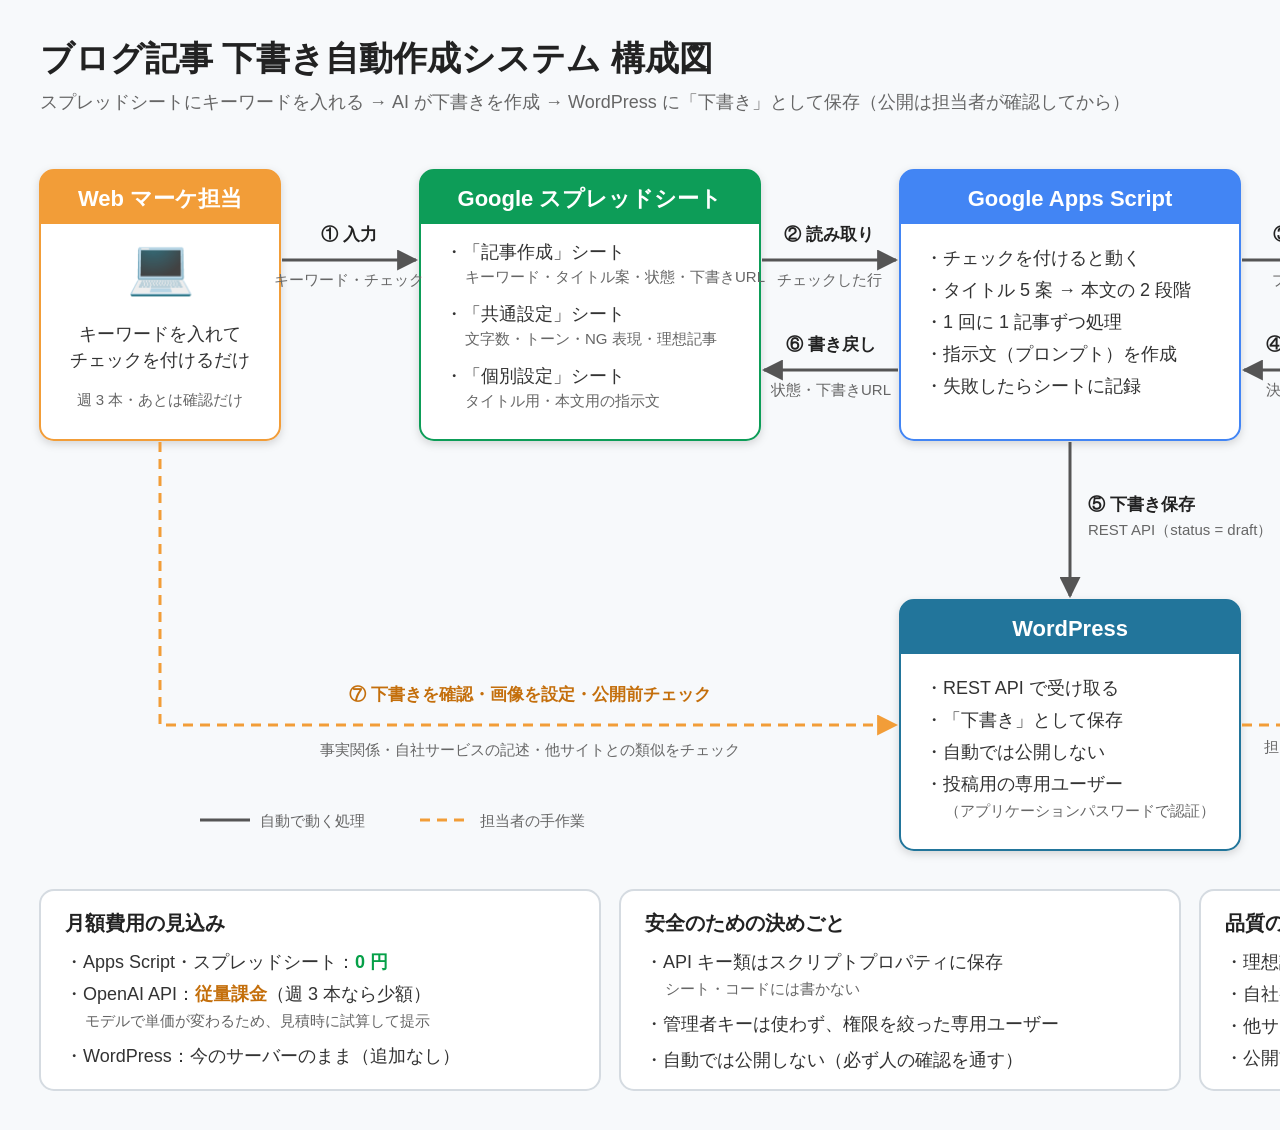
==== architecture.html @ 2e2b2597 "ブログ記事の下書き自動作成（疑似案件）を追加 スプレッドシートのキーワードから AI がタイトル案と記事を作り、 WordPress REST API で下書き保存する Apps Script 一式と" ====
<!DOCTYPE html>
<html><head><meta charset="utf-8">
<style>
  html,body{margin:0;padding:0;background:#fff;}
  svg{display:block;font-family:"Yu Gothic UI","Yu Gothic","Meiryo",sans-serif;}
  .h{font-size:22px;font-weight:700;fill:#fff;}
  .b{font-size:18px;fill:#333;}
  .l{font-size:17px;fill:#222;font-weight:600;}
  .s{font-size:15px;fill:#666;}
  .t{font-size:20px;font-weight:700;fill:#222;}
  .line{stroke:#555;stroke-width:3;fill:none;marker-end:url(#arw);}
  .manual{stroke:#F29D38;stroke-dasharray:10 7;marker-end:url(#arwO);}
</style></head>
<body>
<svg width="1800" height="1130" viewBox="0 0 1800 1130" xmlns="http://www.w3.org/2000/svg">
  <defs>
    <marker id="arw" viewBox="0 0 10 10" refX="9" refY="5" markerWidth="7" markerHeight="7" orient="auto-start-reverse">
      <path d="M0,0 L10,5 L0,10 z" fill="#555"/>
    </marker>
    <marker id="arwO" viewBox="0 0 10 10" refX="9" refY="5" markerWidth="7" markerHeight="7" orient="auto-start-reverse">
      <path d="M0,0 L10,5 L0,10 z" fill="#F29D38"/>
    </marker>
    <filter id="sh" x="-5%" y="-5%" width="110%" height="115%">
      <feDropShadow dx="0" dy="3" stdDeviation="4" flood-opacity="0.15"/>
    </filter>
  </defs>

  <rect width="1800" height="1130" fill="#F7F9FB"/>
  <text x="40" y="70" style="font-size:34px;font-weight:700;fill:#222">ブログ記事 下書き自動作成システム 構成図</text>
  <text x="40" y="108" class="s" style="font-size:18px">スプレッドシートにキーワードを入れる → AI が下書きを作成 → WordPress に「下書き」として保存（公開は担当者が確認してから）</text>

  <!-- マーケ担当 -->
  <g filter="url(#sh)">
    <rect x="40" y="170" width="240" height="270" rx="14" fill="#fff" stroke="#F29D38" stroke-width="2"/>
    <path d="M40,184 a14,14 0 0 1 14,-14 h212 a14,14 0 0 1 14,14 v40 h-240 z" fill="#F29D38"/>
  </g>
  <text x="160" y="206" class="h" text-anchor="middle">Web マーケ担当</text>
  <text x="160" y="285" style="font-size:54px" text-anchor="middle">💻</text>
  <text x="160" y="340" class="b" text-anchor="middle">キーワードを入れて</text>
  <text x="160" y="366" class="b" text-anchor="middle">チェックを付けるだけ</text>
  <text x="160" y="405" class="s" text-anchor="middle">週 3 本・あとは確認だけ</text>

  <!-- スプレッドシート -->
  <g filter="url(#sh)">
    <rect x="420" y="170" width="340" height="270" rx="14" fill="#fff" stroke="#0F9D58" stroke-width="2"/>
    <path d="M420,184 a14,14 0 0 1 14,-14 h312 a14,14 0 0 1 14,14 v40 h-340 z" fill="#0F9D58"/>
  </g>
  <text x="590" y="206" class="h" text-anchor="middle">Google スプレッドシート</text>
  <text x="445" y="258" class="b">・「記事作成」シート</text>
  <text x="465" y="282" class="s">キーワード・タイトル案・状態・下書きURL</text>
  <text x="445" y="320" class="b">・「共通設定」シート</text>
  <text x="465" y="344" class="s">文字数・トーン・NG 表現・理想記事</text>
  <text x="445" y="382" class="b">・「個別設定」シート</text>
  <text x="465" y="406" class="s">タイトル用・本文用の指示文</text>

  <!-- GAS -->
  <g filter="url(#sh)">
    <rect x="900" y="170" width="340" height="270" rx="14" fill="#fff" stroke="#4285F4" stroke-width="2"/>
    <path d="M900,184 a14,14 0 0 1 14,-14 h312 a14,14 0 0 1 14,14 v40 h-340 z" fill="#4285F4"/>
  </g>
  <text x="1070" y="206" class="h" text-anchor="middle">Google Apps Script</text>
  <text x="925" y="264" class="b">・チェックを付けると動く</text>
  <text x="925" y="296" class="b">・タイトル 5 案 → 本文の 2 段階</text>
  <text x="925" y="328" class="b">・1 回に 1 記事ずつ処理</text>
  <text x="925" y="360" class="b">・指示文（プロンプト）を作成</text>
  <text x="925" y="392" class="b">・失敗したらシートに記録</text>

  <!-- OpenAI API -->
  <g filter="url(#sh)">
    <rect x="1380" y="170" width="380" height="270" rx="14" fill="#fff" stroke="#4A4F57" stroke-width="2"/>
    <path d="M1380,184 a14,14 0 0 1 14,-14 h352 a14,14 0 0 1 14,14 v40 h-380 z" fill="#4A4F57"/>
  </g>
  <text x="1570" y="206" class="h" text-anchor="middle">OpenAI API（ChatGPT）</text>
  <text x="1405" y="264" class="b">・ChatGPT と同じ GPT モデル</text>
  <text x="1405" y="296" class="b">・使った分だけの従量課金</text>
  <text x="1425" y="322" class="s">（ChatGPT の月額プランとは別の契約）</text>
  <text x="1405" y="360" class="b">・出力：タイトル 5 案、導入／</text>
  <text x="1405" y="388" class="b">　H2×3／まとめ／説明文</text>

  <!-- WordPress -->
  <g filter="url(#sh)">
    <rect x="900" y="600" width="340" height="250" rx="14" fill="#fff" stroke="#21759B" stroke-width="2"/>
    <path d="M900,614 a14,14 0 0 1 14,-14 h312 a14,14 0 0 1 14,14 v40 h-340 z" fill="#21759B"/>
  </g>
  <text x="1070" y="636" class="h" text-anchor="middle">WordPress</text>
  <text x="925" y="694" class="b">・REST API で受け取る</text>
  <text x="925" y="726" class="b">・「下書き」として保存</text>
  <text x="925" y="758" class="b">・自動では公開しない</text>
  <text x="925" y="790" class="b">・投稿用の専用ユーザー</text>
  <text x="945" y="816" class="s">（アプリケーションパスワードで認証）</text>

  <!-- 公開ブログ -->
  <g filter="url(#sh)">
    <rect x="1380" y="600" width="380" height="250" rx="14" fill="#fff" stroke="#6B7785" stroke-width="2"/>
    <path d="M1380,614 a14,14 0 0 1 14,-14 h352 a14,14 0 0 1 14,14 v40 h-380 z" fill="#6B7785"/>
  </g>
  <text x="1570" y="636" class="h" text-anchor="middle">ブログ（公開）</text>
  <text x="1405" y="694" class="b">・example-saas.co.jp/blog/</text>
  <text x="1405" y="726" class="b">・読者：中小企業の経営者・</text>
  <text x="1405" y="752" class="b">　IT 担当者</text>
  <text x="1405" y="790" class="b">・2,000〜3,000 字／週 3 本</text>

  <!-- ① 担当 → シート -->
  <path class="line" d="M282,260 H416"/>
  <text x="349" y="240" class="l" text-anchor="middle">① 入力</text>
  <text x="349" y="285" class="s" text-anchor="middle">キーワード・チェック</text>

  <!-- ② シート → GAS -->
  <path class="line" d="M762,260 H896"/>
  <text x="829" y="240" class="l" text-anchor="middle">② 読み取り</text>
  <text x="829" y="285" class="s" text-anchor="middle">チェックした行</text>
  <!-- ⑥ GAS → シート -->
  <path class="line" d="M898,370 H764"/>
  <text x="831" y="350" class="l" text-anchor="middle">⑥ 書き戻し</text>
  <text x="831" y="395" class="s" text-anchor="middle">状態・下書きURL</text>

  <!-- ③ GAS → OpenAI -->
  <path class="line" d="M1242,260 H1376"/>
  <text x="1309" y="240" class="l" text-anchor="middle">③ 指示文</text>
  <text x="1309" y="285" class="s" text-anchor="middle">プロンプト</text>
  <!-- ④ OpenAI → GAS -->
  <path class="line" d="M1378,370 H1244"/>
  <text x="1311" y="350" class="l" text-anchor="middle">④ 記事本文</text>
  <text x="1311" y="395" class="s" text-anchor="middle">決まった形式</text>

  <!-- ⑤ GAS → WordPress -->
  <path class="line" d="M1070,442 V596"/>
  <text x="1088" y="510" class="l">⑤ 下書き保存</text>
  <text x="1088" y="535" class="s">REST API（status = draft）</text>

  <!-- ⑦ 担当 → WordPress（手作業） -->
  <path class="line manual" d="M160,442 V725 H896"/>
  <text x="530" y="700" class="l" text-anchor="middle" style="fill:#C46F0C">⑦ 下書きを確認・画像を設定・公開前チェック</text>
  <text x="530" y="755" class="s" text-anchor="middle">事実関係・自社サービスの記述・他サイトとの類似をチェック</text>

  <!-- ⑧ WordPress → ブログ（手作業） -->
  <path class="line manual" d="M1242,725 H1376"/>
  <text x="1309" y="705" class="l" text-anchor="middle" style="fill:#C46F0C">⑧ 公開</text>
  <text x="1309" y="752" class="s" text-anchor="middle">担当者が押す</text>

  <!-- 凡例 -->
  <line x1="200" y1="820" x2="250" y2="820" style="stroke:#555;stroke-width:3"/>
  <text x="260" y="826" class="s">自動で動く処理</text>
  <line x1="420" y1="820" x2="470" y2="820" style="stroke:#F29D38;stroke-width:3;stroke-dasharray:10 7"/>
  <text x="480" y="826" class="s">担当者の手作業</text>

  <!-- 下段：ポイント -->
  <g>
    <rect x="40" y="890" width="560" height="200" rx="14" fill="#fff" stroke="#D5DBE1" stroke-width="2"/>
    <text x="65" y="930" class="t">月額費用の見込み</text>
    <text x="65" y="968" class="b">・Apps Script・スプレッドシート：<tspan style="font-weight:700;fill:#06A048">0 円</tspan></text>
    <text x="65" y="1000" class="b">・OpenAI API：<tspan style="font-weight:700;fill:#C46F0C">従量課金</tspan>（週 3 本なら少額）</text>
    <text x="85" y="1026" class="s">モデルで単価が変わるため、見積時に試算して提示</text>
    <text x="65" y="1062" class="b">・WordPress：今のサーバーのまま（追加なし）</text>
  </g>
  <g>
    <rect x="620" y="890" width="560" height="200" rx="14" fill="#fff" stroke="#D5DBE1" stroke-width="2"/>
    <text x="645" y="930" class="t">安全のための決めごと</text>
    <text x="645" y="968" class="b">・API キー類はスクリプトプロパティに保存</text>
    <text x="665" y="994" class="s">シート・コードには書かない</text>
    <text x="645" y="1030" class="b">・管理者キーは使わず、権限を絞った専用ユーザー</text>
    <text x="645" y="1066" class="b">・自動では公開しない（必ず人の確認を通す）</text>
  </g>
  <g>
    <rect x="1200" y="890" width="560" height="200" rx="14" fill="#fff" stroke="#D5DBE1" stroke-width="2"/>
    <text x="1225" y="930" class="t">品質の担保（コピペチェックの代わり）</text>
    <text x="1225" y="968" class="b">・理想記事の文体・構成を手本として指示</text>
    <text x="1225" y="1000" class="b">・自社視点・独自の切り口を必ず入れるよう指示</text>
    <text x="1225" y="1032" class="b">・他サイトの文章の転載・長い引用を禁止</text>
    <text x="1225" y="1064" class="b">・公開前に担当者が確認（⑦）</text>
  </g>
</svg>
</body></html>
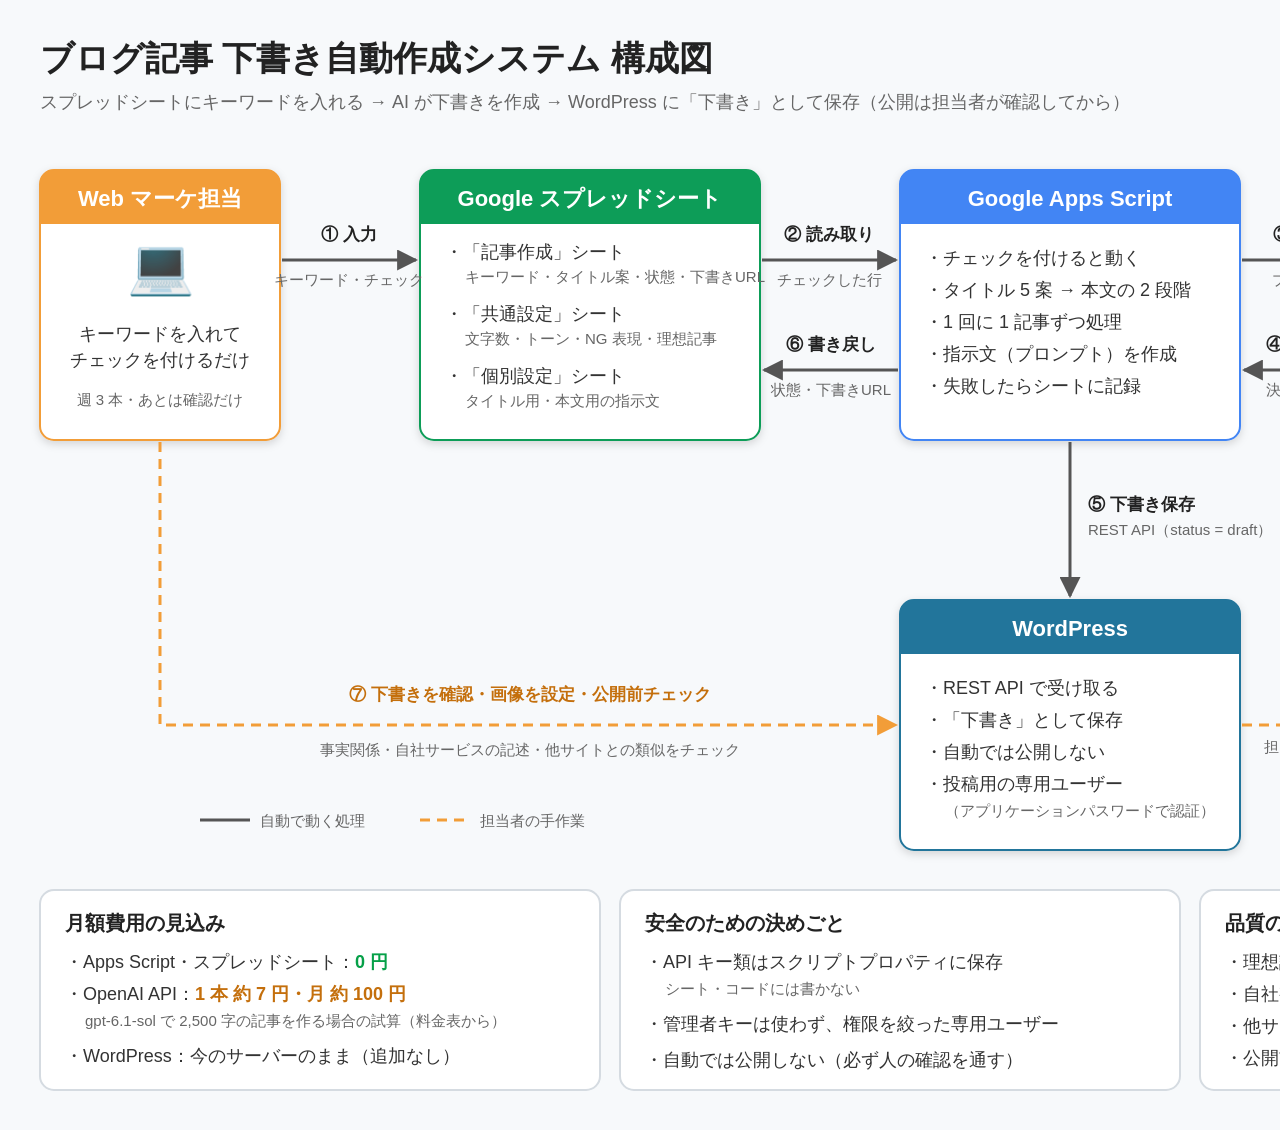
==== commit 13591da8: "テスト結果を反映: 初期モデルを gpt-6.1-sol にし、費用・見出し・読者の設定を更新 - gpt-4.1-mini は字数が半分ほどで指示を守りきれず、gpt-6.1-sol では指示どおり" ====
--- a/architecture.html
+++ b/architecture.html
@@ -96,8 +96,8 @@
   </g>
   <text x="1570" y="636" class="h" text-anchor="middle">ブログ（公開）</text>
   <text x="1405" y="694" class="b">・example-saas.co.jp/blog/</text>
-  <text x="1405" y="726" class="b">・読者：中小企業の経営者・</text>
-  <text x="1405" y="752" class="b">　IT 担当者</text>
+  <text x="1405" y="726" class="b">・読者：中小企業の</text>
+  <text x="1405" y="752" class="b">　労務・総務の担当者</text>
   <text x="1405" y="790" class="b">・2,000〜3,000 字／週 3 本</text>
 
   <!-- ① 担当 → シート -->
@@ -149,8 +149,8 @@
     <rect x="40" y="890" width="560" height="200" rx="14" fill="#fff" stroke="#D5DBE1" stroke-width="2"/>
     <text x="65" y="930" class="t">月額費用の見込み</text>
     <text x="65" y="968" class="b">・Apps Script・スプレッドシート：<tspan style="font-weight:700;fill:#06A048">0 円</tspan></text>
-    <text x="65" y="1000" class="b">・OpenAI API：<tspan style="font-weight:700;fill:#C46F0C">従量課金</tspan>（週 3 本なら少額）</text>
-    <text x="85" y="1026" class="s">モデルで単価が変わるため、見積時に試算して提示</text>
+    <text x="65" y="1000" class="b">・OpenAI API：<tspan style="font-weight:700;fill:#C46F0C">1 本 約 7 円・月 約 100 円</tspan></text>
+    <text x="85" y="1026" class="s">gpt-6.1-sol で 2,500 字の記事を作る場合の試算（料金表から）</text>
     <text x="65" y="1062" class="b">・WordPress：今のサーバーのまま（追加なし）</text>
   </g>
   <g>
